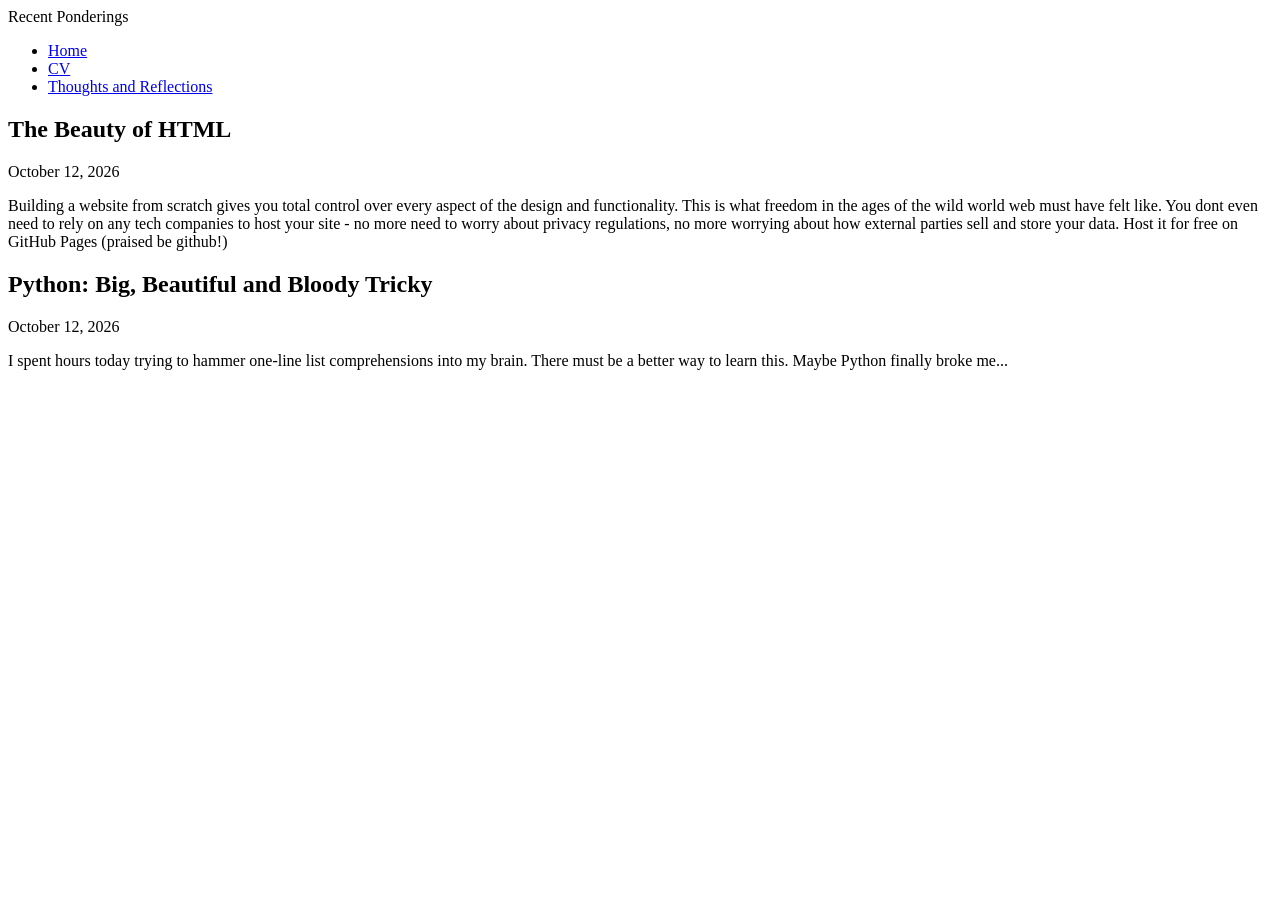
==== blog.html @ b778c84e "Add files via upload" ====
<!doctype html>
<html lang="en">
<head>
    <link rel="stylesheet" href="style.css">
	<meta charset="utf-8">
	<meta name="viewport" content="width=device-width, initial-scale=1">
	<title>Recent Ponderings</title>
</head>

<body>
	<nav class="navbar">
    <div class="nav-logo">Recent Ponderings</div>
    <ul class="nav-links">
        <li><a href="Hillindex.html">Home</a></li>
        <li><a href="cv.html">CV</a></li>
        <li><a href="blog.html">Thoughts and Reflections</a></li>
    </ul>
</nav>

<div class="home-wrapper">

    <div class="blog-container">

        <div class="blog-post">
            <h2>The Beauty of HTML</h2>
            <p class="blog-date">October 12, 2026</p>
            <p>Building a website from scratch gives you total control over every aspect of the design and functionality.
                This is what freedom in the ages of the wild world web must have felt like. You dont even need to rely on any tech companies to host your site - no more need
                to worry about privacy regulations, no more worrying about how external parties sell and store your data.
                Host it for free on GitHub Pages (praised be github!)
            </p>
        </div>

        <div class="blog-post">
            <h2>Python: Big, Beautiful and Bloody Tricky</h2>
            <p class="blog-date">October 12, 2026</p>
            <p>I spent hours today trying to hammer one-line list comprehensions into my brain. There must be a better way to learn this.
                Maybe Python finally broke me...</p>
        </div>
    </div>
</body>
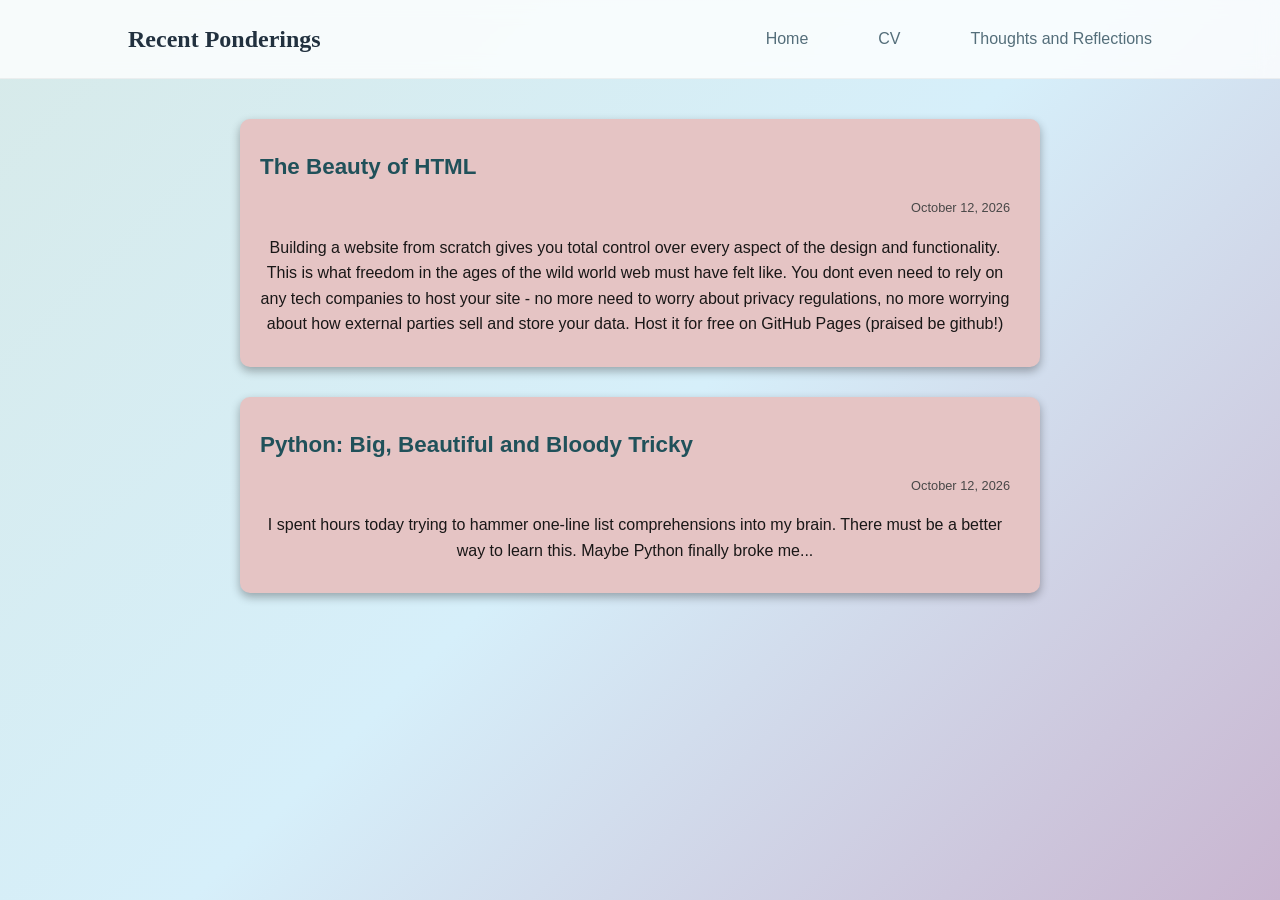
==== commit 278cd1ad: "Update Home link in blog.html" ====
--- a/blog.html
+++ b/blog.html
@@ -11,7 +11,7 @@
 	<nav class="navbar">
     <div class="nav-logo">Recent Ponderings</div>
     <ul class="nav-links">
-        <li><a href="Hillindex.html">Home</a></li>
+        <li><a href="index.html">Home</a></li>
         <li><a href="cv.html">CV</a></li>
         <li><a href="blog.html">Thoughts and Reflections</a></li>
     </ul>
--- a/style.css
+++ b/style.css
@@ -0,0 +1,391 @@
+/* Global Setup */
+body {
+    margin: 0;
+    padding: 0;
+    text-align: justify;
+    font-family: 'Inter', 'Segoe UI', Roboto, sans-serif;
+    /* because we want a bright, professional, soft gradient */
+    background: linear-gradient(135deg, #d7eae9 0%, #d6effa 50%, #c9b5d0 100%);
+    background-attachment: fixed;
+    color: #22313f;
+    line-height: 1.6;
+}
+/* The Navbar Container */
+.navbar {
+    display: flex;
+    justify-content: space-between;/* logo on left, links on tzhe right */
+    align-items: center;
+    padding: 20px 10%;
+    background: rgba(255, 255, 255, 0.8);
+    backdrop-filter: blur(10px);
+    position: sticky;/* Keep menu at top when scroll */
+    top: 0;
+    z-index: 1000;
+    border-bottom: 1px solid rgba(0,0,0,0.05);
+}
+
+
+.nav-logo {
+    font-family: 'Georgia', serif;
+    font-size: 1.5rem;
+    font-weight: bold;
+}
+
+/* Homebar, the Links-List */
+
+.nav-links {
+    list-style: none;/* removes bullet points */
+    display: flex;/* makes list horizontal */
+    gap: 50px;
+}
+
+.nav-links a {
+    text-decoration: none;
+    color: #546e7a;
+    font-weight: 500;
+    transition: color 0.3s;/* make hover-color-change smooth */
+}
+
+.nav-links a:hover {
+    color: #00acc1; /* bright turquoise accent */
+}
+.nav-links {
+    list-style: none; /* removes bullet points */
+    display: flex;    /* makes list horizontal */
+    margin: 0;
+    padding: 0;
+}
+
+.nav-links li {
+    margin-left: 20px;
+}
+
+h1 {
+    color: #1c2f41;
+    font-size: 1.5rem;
+    text-align: center;
+    margin-bottom: 10px;
+    margin-right: 10px
+}
+
+p {
+    font-size: 1.0rem;
+    color: #191717;
+    text-align: center;
+    margin-bottom: 10px;
+    margin-right: 10px
+}
+/* The Main >Hero Section< ("Vita"Introduction) */
+.hero-section {
+    text-align: left;
+    padding: 70px 10%;
+}
+.hero-section p {
+    font-size: 0.8 rem;
+    color: #191717;
+    text-align: left;
+    margin-bottom: 10px;
+    margin-right: 10px
+}
+.hero-section tiny-text {
+    text-align: left;
+    font-size: 0.7rem;
+    font-style: italic; /* use px for exact size or 0.7rem for relative size */
+    color: #544848;     /* Optional: making it lighter often helps small text look better-not a must */
+}
+.hero-section h1 {
+    font-size: 3.5rem;
+    font-family: 'Georgia', serif;
+    text-align: left;
+    color: #392879; /* deep Violet-Blue */
+    margin-bottom: 10px;
+}
+
+.hero-section .subtitle {
+    font-size: 1.4rem;
+    color: #455a64;
+    margin-bottom: 40px;
+    font-weight: 300;
+}
+
+/* The Professional Card (my own Home Card) */
+.my-card {
+    background: white;
+    position: relative;          /* Bezugsrahmen – ergänzen */
+    max-width: 1000px;
+    margin: 0 auto 50px auto; /*centered for->main focus<- */
+    padding: 40px;
+    border-radius: 30px;
+    box-shadow: 0 20px 40px rgba(0,0,0.05,0.05);
+    border: 1px solid rgba(250, 239, 239, 0.8);
+    text-align: left;
+}
+
+.social-links {
+    text-align: center;
+    margin-top: 20px;
+}
+.social-links a {
+    text-decoration: none;
+    margin: 0 10px;
+    color: #00acc1;
+}
+.separator {
+    color: #ccc;
+    font-weight: bold;
+}
+
+/* Section Headings (ie "Curriculum Vitae") */
+h2 {
+    font-size: 1.4rem;
+    color: #134953f0; /* turquoise dark */
+    text-align: left;
+    margin-top: 60px;
+}
+h3 {
+    font-size: 1.4rem;
+    color: #134953f0; /* turquoise dark */
+    text-align: left;
+    margin-top: 60px;
+}
+
+
+
+
+/* CV Lists + Sections */
+.section {
+    background: rgba(254, 245, 245, 0.6);
+    background-image: radial-gradient(to bottom, rgba(254, 245, 245, 0.6), #f0bd9d);
+    max-width: 900px;
+    margin: 10px auto;
+    padding: 12px 20px;       /* REDUCED: First number (12px) fixes the top/bottom empty space */
+    text-align: left;
+    border-radius: 20px;
+    border-left: 6px solid #a77ec6; 
+    box-shadow: 0 5px 15px rgba(0,0,0,0.02);
+    font-size: 0.95rem;       /* SMALLER: Makes text slightly smaller */
+    line-height: 1.3;         /* TIGHTER: Reduces the gap between lines of text */
+}
+
+.section-2 {
+    background: rgba(238, 232, 231, 0.509);
+    max-width: 900px;
+    margin: 10px auto;
+    padding: 12px 20px;       /* REDUCED: Matches section for consistency */
+    text-align: left;
+    border-radius: 20px;
+    border-left: 6px solid #d6c0e7; 
+    box-shadow: 0 5px 15px rgba(0,0.07,0.07,0.07);
+    font-size: 0.95rem;       /* SMALLER: Matches section */
+    line-height: 1.4;         /* TIGHTER: Matches section */
+}
+
+.section-3 {
+    background: rgba(254, 245, 245, 0.6);
+    background-image: radial-gradient(to bottom, rgba(237, 212, 209, 0.629), #9f5d41);
+    max-width: 900px;
+    margin: 10px auto;
+    padding: 13px 20px;       /* REDUCED: First number (13px) fixes the top/bottom empty space */
+    text-align: left;
+    border-radius: 20px;
+    border-left: 6px solid #a77ec6; 
+    box-shadow: 0 5px 15px rgba(0,0,0,0.02);
+    font-size: 0.97rem;       /* SMALLER: Makes text slightly smaller */
+    line-height: 1.75;         /* TIGHTER: Reduces the gap between lines of text */
+}
+
+/* This targets lists in BOTH section and section-2 */
+.section li, .section-2 li {
+    padding: 5px 0;           /* REDUCED: Changes 10px to 5px to stop lists from feeling "blown out" */
+    border-bottom: 1px solid rgba(0,0,0,0.05);
+    color: #333;
+}
+
+.section li:last-child, .section-2 li:last-child, section-3 li:last-child {
+    border-bottom: none;
+}
+
+/* CV sections top-space fixed: remove default top spacing from headings inside sections */
+.section h1, .section h2, .section h3, .blog-post h1, .blog-post h2, .blog-post h3,
+.section-2 h1, .section-2 h2, .section-3 h2, .section-2 h3, .blog-date p {
+    margin-top: 10px;           /* reduces the empty space at the very top */
+    padding-top: 0;          /* Ensures NO extra padding is sneaking in */
+    margin-bottom: 10px;     /* keeps a small, clean gap, before the text starts */
+}
+
+/* Professional Buttons */
+.btn-primary {
+    background-color: #00acc1; /* turquoise */
+    color: white;
+    padding: 12px 25px;
+    border-radius: 50px;
+    text-decoration: none;
+    font-weight: bold;
+    display: inline-block;
+    transition: transform 0.2s, box-shadow 0.2s;
+    box-shadow: 0 4px 15px rgba(0, 172, 193, 0.3);
+}
+
+.btn-primary:hover {
+    transform: translateY(-3px);
+    box-shadow: 0 6px 20px rgb(255, 255, 255);
+}
+.profile-pic {
+    width: 140px;           /* fixed size */
+    height: 140px;          /* keep height + width the same for a perfect circle */
+    flex-shrink: 0;          /* CRITICAL: Stops the image from becoming an oval/squashed */
+    object-fit: cover;      /* prevents the image from stretching */
+    border-radius: 50%;     /* makes the image a perfect neat circle! */
+    border: 2.5px solid #ac6648;
+    margin-left: auto;  /*  shoves pic Bild to the right */
+    align-self: flex-start;  /* Klebt das Bild oben fest */
+}
+
+
+
+
+.profile-container {
+    display: flex;
+    flex-direction: row;     /* Ensures side-by-side layout */
+    align-items: flex-start; /* Aligns image to the top */
+    gap: 30px;               /* Space between image and text */
+    width: 100%;             /* Prevents the container from breaking the card */
+}
+
+
+.profile-text {
+    flex: 1;                 /* Tells the text to take up the remaining space */
+    min-width: 0;            /* Prevents the text from pushing the box wider than the screen */
+}
+
+/* The Main Card Container */
+.cv-card {
+    background-color: rgba(251, 214, 202, 0.756);
+    background-image: radial-gradient(to bottom, #e7c5be, #f59e79);
+    width: 90%;           /* Takes up 80% of the screen width */
+    max-width: 1300px;    /* But stops growing once it hits 1300px */
+    padding: 40px;
+    border-radius: 20px;
+    box-shadow: 0 10px 30px rgba(8, 8, 8, 0.367);
+    text-align: left;
+}
+
+/*  Main Name */
+.cv-card h1 {
+    font-size: 1.5rem;
+    text-align: left;
+    font-family: 'Arial', sans-serif; /*classic! */
+    margin-bottom: 0;
+}
+
+.subtitle {
+    text-align: center;
+    font-family: Arial, sans-serif;
+    color: gray;
+    margin-bottom: 30px;
+}
+
+/* Subheaders (Education, Skills, etc etc.) */
+.cv-card h3 {
+    font-family: 'Trebuchet MS', sans-serif; /* modern, clean sans-serif font */
+    color: #2c3e50;
+    border-bottom: 2px solid #eee;
+    padding-bottom: 5px;
+    margin-top: 20px;
+}
+
+/* The Lists */
+.cv-card ul {
+    padding-left: 20px; /* + space for the bullets */
+}
+
+/* Targets ONLY the list items inside the nested list */
+.cv-card ul ul li {
+    font-size: 0.7rem;      /*  +sub-points slightly smaller */
+    color: #776f6f;            /* + sub-points a lighter grey */
+    font-style: italic;     /* +sub-points italic, for visual contrast */
+    margin-bottom: 4px;
+    scroll-margin-left: 4px;
+}
+.cv-card li {
+    font-family: 'Verdana', sans-serif; /* readable font for lists! */
+    font-size: 0.9rem;
+    color: #1e1313;
+    margin-bottom: 8px;
+}
+
+.tiny-text {
+    font-size: 17px; /* use px for exact size or 0.7rem for relative size */
+    color: #544848;     /* Optional: making it lighter often helps small text look better-not a must */
+}
+/*BLOG */
+.blog-container {
+    max-width: 800px;
+    margin: 40px auto;
+    padding: 0 20px;
+}
+
+.blog-post {
+    background-color: rgb(229, 196, 196);
+    background-image: radial-gradient(to bottom, #aa5d4e, #e3c58e);
+    padding: 20px;
+    border-radius: 10px;
+    box-shadow: 0 4px 10px rgba(10, 6, 6, 0.316);
+    margin-bottom: 30px;
+}
+
+.blog-date {
+    font-size: 0.8rem;
+    color: rgb(73, 72, 72);
+    margin-bottom: 10px;
+    text-align: right
+}
+.blog-date p, blog-post h2 {
+    margin-top: 1px;           /* reduces the empty space at the very top */
+    padding-top: 0;          /* Ensures NO extra padding is sneaking in */
+    margin-bottom: 10px;     /* keeps a small, clean gap, before the text starts */
+}
+/* CV uses section and cv-card multiple times and references image */
+
+
+/* ============================================================
+   ABOUT ME – Foto neben der Überschrift, Text ohne Abstand
+   ============================================================ */
+
+/* Zeile: Überschrift links, Foto rechts */
+.about-header {
+  display: flex;
+  justify-content: space-between;
+  align-items: flex-start;
+  gap: 40px;
+  margin: 0;
+  padding: 0;
+  margin-top: -30px;           /* <- HIER: Zeile nach oben ziehen */
+}
+
+
+.about-header h2 {
+  margin: 0;
+  padding: 0;
+  flex: 1 1 auto;
+}
+
+/* Größeres, abgerundet-rechteckiges Porträt */
+.profile-pic {
+  display: block;
+  flex: 0 0 auto;
+  width: 160px;              /* war ~280px im Kreis → jetzt größer */
+  height: 180px;             /* Hochformat statt Quadrat */
+  object-fit: cover;         /* schneidet zu, verzerrt nicht */
+  border-radius: 70px;       /* Rechteck mit runden Ecken statt Kreis */
+  border: 2px solid #c1694f;
+  margin: 0;                 /* kein Abstand zum Text darunter */
+}
+
+/* Text sitzt direkt unter dem Foto */
+.my-card .about-text {
+  margin: 0;                 /* schlägt .hero-section p {margin-bottom:10px} */
+  padding: 0;
+  text-align: left;
+  line-height: 1.6;
+}
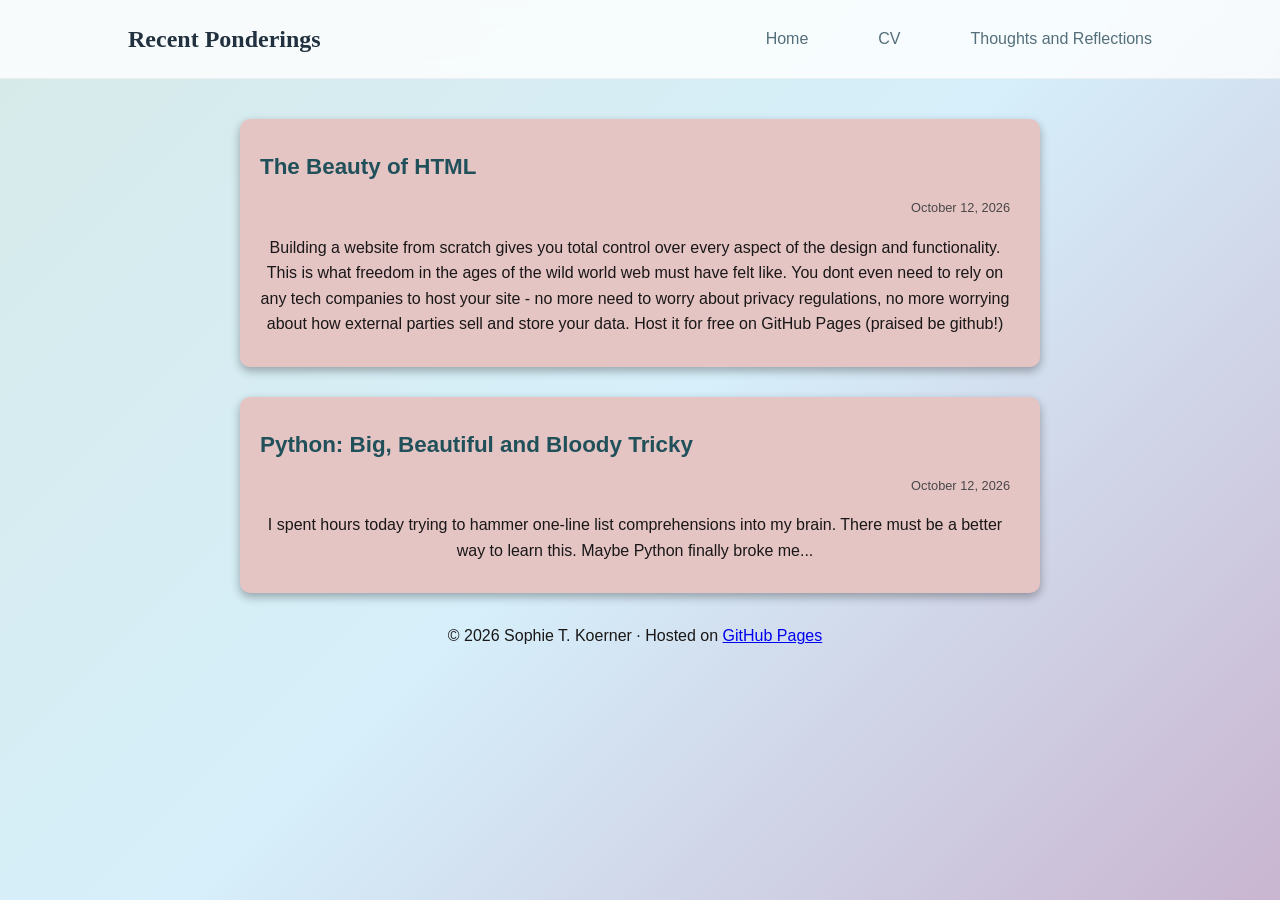
==== commit f3c19ef1: "Add footer with copyright information to blog.html" ====
--- a/blog.html
+++ b/blog.html
@@ -37,5 +37,9 @@
             <p>I spent hours today trying to hammer one-line list comprehensions into my brain. There must be a better way to learn this.
                 Maybe Python finally broke me...</p>
         </div>
+		<footer>
+  <p class="tiny">© 2026 Sophie T. Koerner · Hosted on <a href="https://pages.github.com" target="_blank">GitHub Pages</a></p>
+</footer>
+
     </div>
 </body>
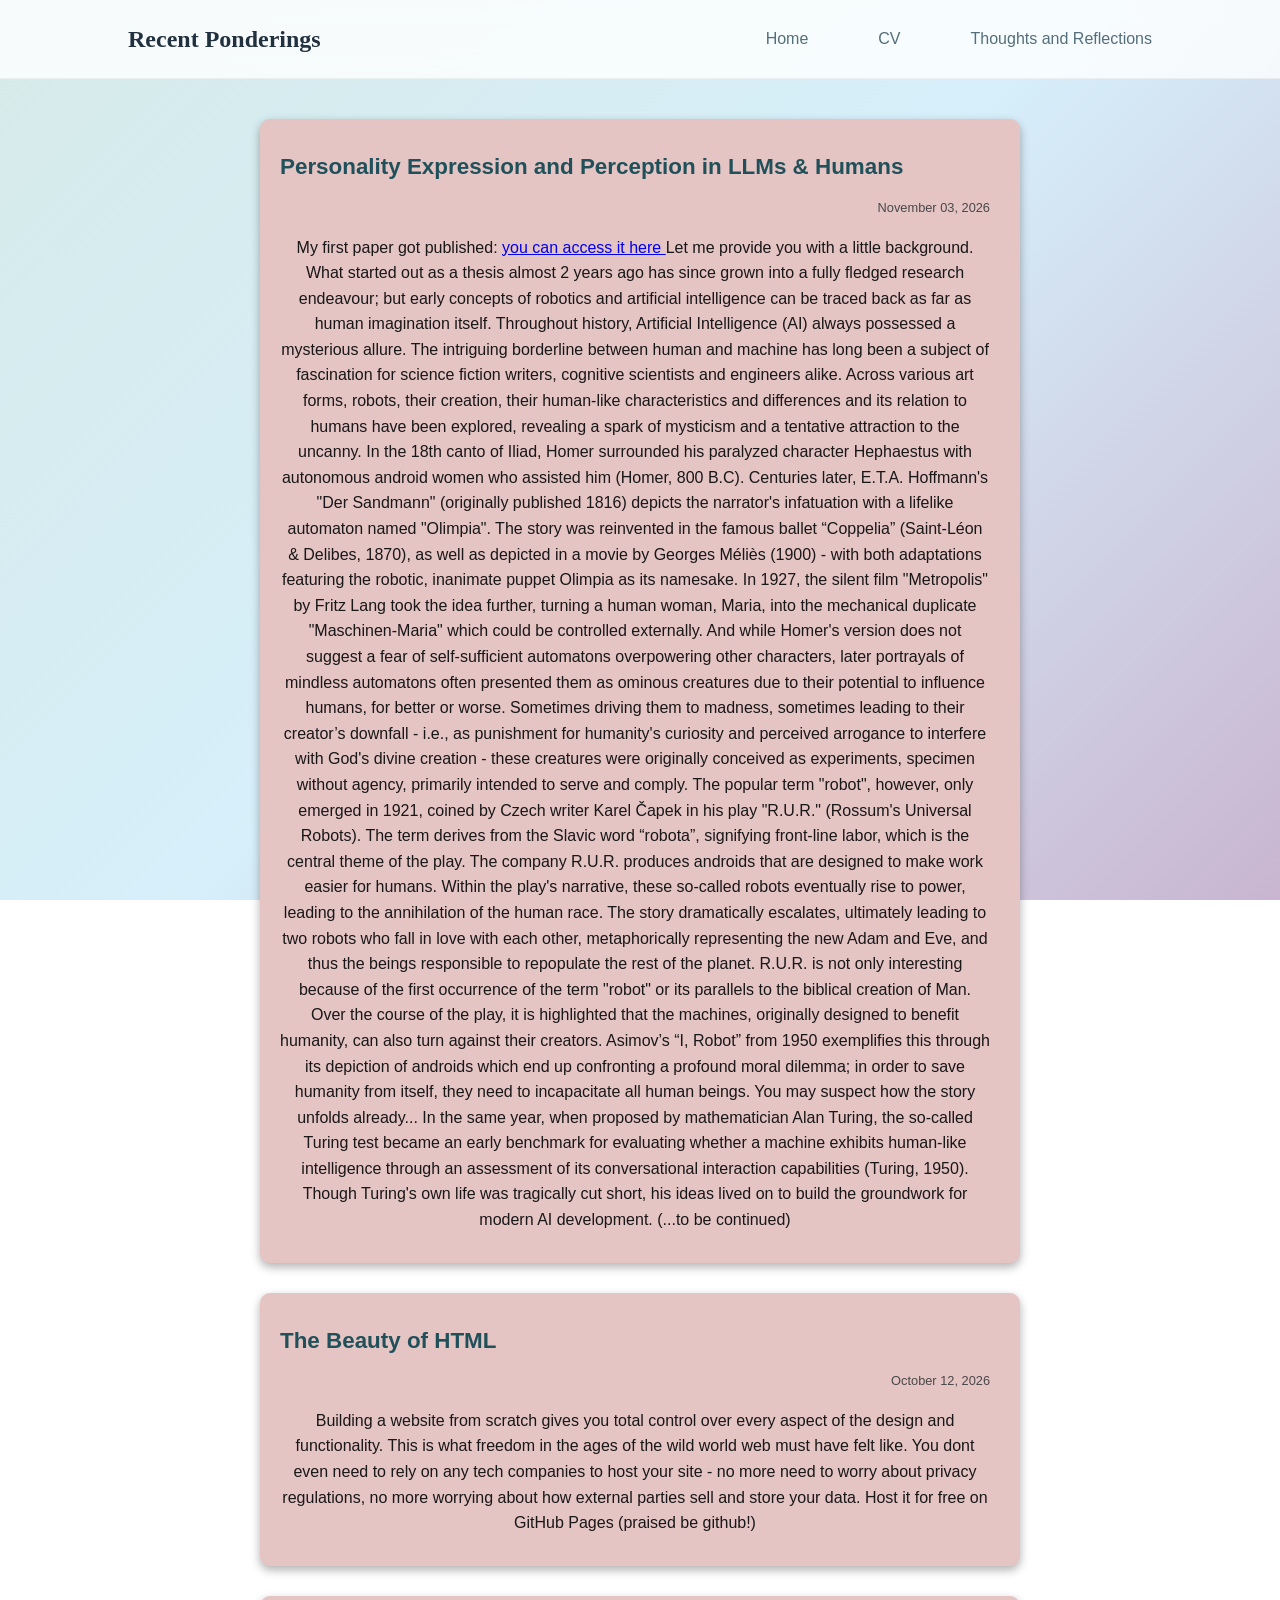
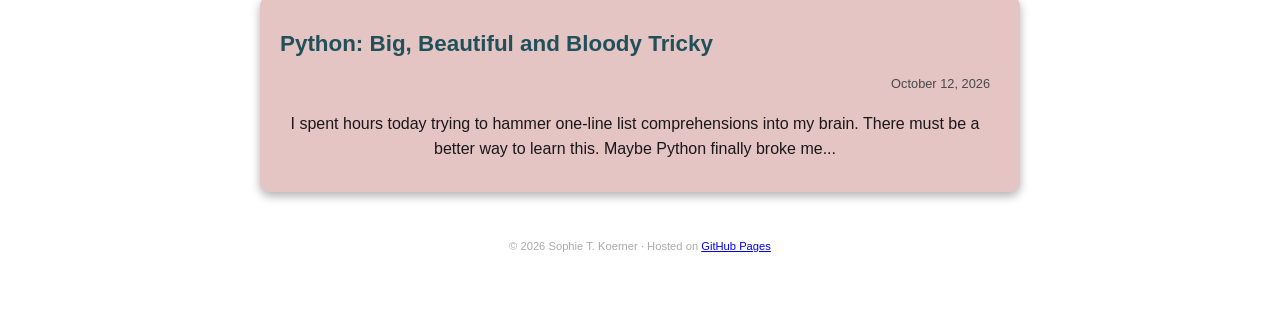
==== commit 85701746: "Add blog post on personality and AI perception Added a new blog post about personality expression an" ====
--- a/blog.html
+++ b/blog.html
@@ -20,6 +20,30 @@
 <div class="home-wrapper">
 
     <div class="blog-container">
+		<div class="blog-container">
+	    <div class="blog-post">
+            <h2>Personality Expression and Perception in LLMs & Humans</h2>
+            <p class="blog-date">November 03, 2026</p>
+            <p>My first paper got published: <a href="https://www.nature.com/articles/s41598-026-75546-5"> you can access it here </a>
+				Let me provide you with a little background. What started out as a thesis almost 2 years ago has since grown into a fully fledged research endeavour; but early concepts of robotics and artificial intelligence can be traced back as far as human imagination itself.
+				Throughout history, Artificial Intelligence (AI) always possessed a mysterious allure. The intriguing borderline between human and machine has long been a subject of fascination for science fiction writers, cognitive scientists and engineers alike.
+				Across various art forms, robots, their creation, their human-like characteristics and differences and its relation to humans have been explored, revealing a spark of mysticism and a tentative attraction to the uncanny.
+				In the 18th canto of Iliad, Homer surrounded his paralyzed character Hephaestus with autonomous android women who assisted him (Homer, 800 B.C).
+				Centuries later, E.T.A. Hoffmann's "Der Sandmann" (originally published 1816) depicts the narrator's infatuation with a lifelike automaton named "Olimpia". The story was reinvented in the famous ballet “Coppelia” (Saint-Léon & Delibes, 1870), as
+				well as depicted in a movie by Georges Méliès (1900) - with both adaptations featuring the robotic, inanimate puppet Olimpia as its namesake. In 1927, the silent film "Metropolis" by Fritz Lang took the idea further, turning a human woman, Maria, into the mechanical duplicate "Maschinen-Maria" which could be controlled externally.
+				And while Homer's version does not suggest a fear of self-sufficient automatons overpowering other characters, later portrayals of mindless automatons often
+				presented them as ominous creatures due to their potential to influence humans, for better or worse. Sometimes driving them to madness, sometimes leading to their creator’s downfall - i.e., as punishment for humanity's
+				curiosity and perceived arrogance to interfere with God's divine creation - these creatures were originally conceived as experiments, specimen without agency, primarily intended to serve and comply.
+				The popular term "robot", however, only emerged in 1921, coined by Czech writer Karel Čapek in his play "R.U.R." (Rossum's Universal Robots). The term derives from the Slavic word “robota”, signifying front-line labor, which is the central theme of the play.
+				The company R.U.R. produces androids that are designed to make work easier for humans. Within the play's
+				narrative, these so-called robots eventually rise to power, leading to the annihilation of the human race. The story dramatically escalates, ultimately leading to two robots who fall in love with each other,
+				metaphorically representing the new Adam and Eve, and thus the beings responsible to repopulate the rest of the planet. R.U.R. is not only interesting because of the first occurrence
+				of the term "robot" or its parallels to the biblical creation of Man. Over the course of the play, it is highlighted that the machines, originally designed to benefit humanity, can also turn against
+				their creators. Asimov’s “I, Robot” from 1950 exemplifies this through its depiction of androids which end up confronting a profound moral dilemma; in order to save humanity from itself, they need to incapacitate all human beings. You may suspect how the story unfolds already...
+				In the same year, when proposed by mathematician Alan Turing, the so-called Turing test became an early benchmark
+				for evaluating whether a machine exhibits human-like intelligence through an assessment of its conversational interaction capabilities (Turing, 1950). Though Turing's own life was tragically cut short, his ideas lived on to build the groundwork for modern AI development. (...to be continued)
+</p>
+        </div>
 
         <div class="blog-post">
             <h2>The Beauty of HTML</h2>
--- a/style.css
+++ b/style.css
@@ -388,4 +388,19 @@
   padding: 0;
   text-align: left;
   line-height: 1.6;
-}+}
+
+footer {
+  width: 100%;
+  text-align: center;
+}
+
+footer p.tiny {
+  font-size: 0.7rem;
+  color: #aaa;
+  text-align: center !important;
+  padding: 1rem 0;
+  width: 100%;
+  display: block;
+}
+
